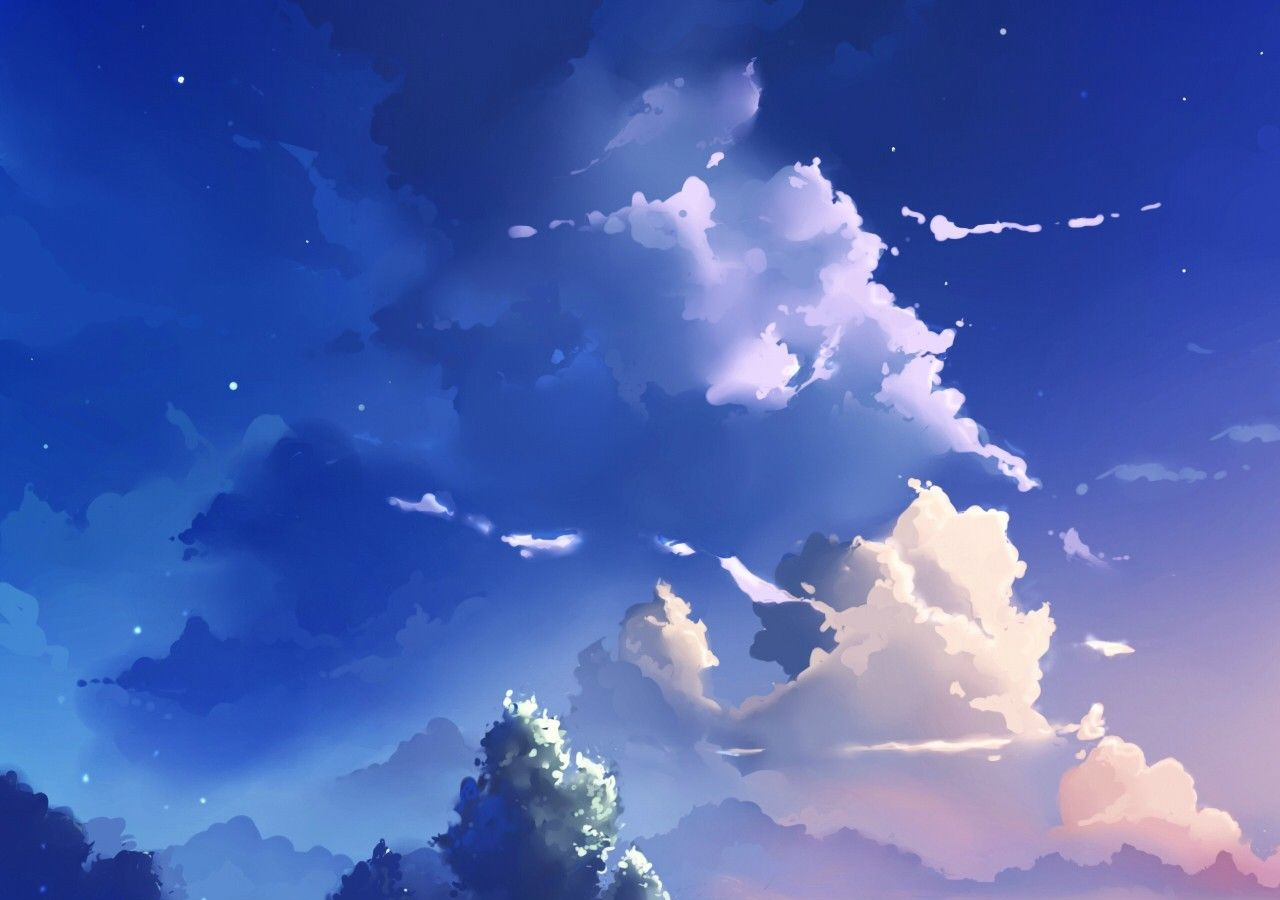
==== Web1/index.html @ 22243ae9 "added a backgroud web" ====
<!DOCTYPE html>
<html lang="en">
<head>
    <meta charset="UTF-8">
    <meta http-equiv="X-UA-Compatible" content="IE=edge">
    <meta name="viewport" content="width=device-width, initial-scale=1.0">
    <title>My first Web</title>
</head>
<body style="background-image: url(images/background01.jpg);">


</body>
</html>
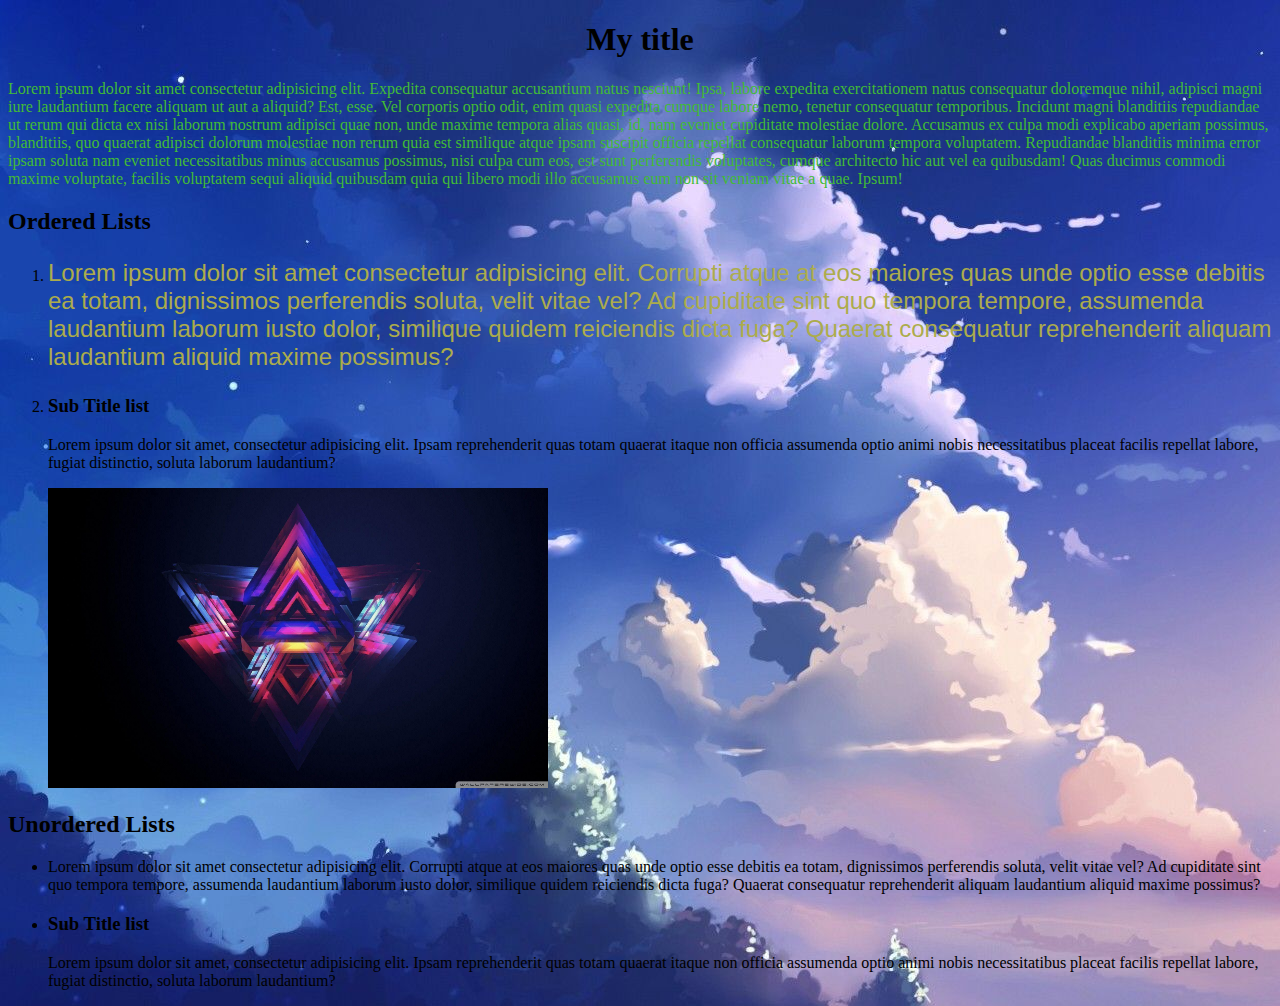
==== commit d7fb8958: "li ol ul" ====
--- a/Web1/index.html
+++ b/Web1/index.html
@@ -6,8 +6,39 @@
     <meta name="viewport" content="width=device-width, initial-scale=1.0">
     <title>My first Web</title>
 </head>
+<style>
+</style>
 <body style="background-image: url(images/background01.jpg);">
 
+    <h1 style="text-align: center;">My title</h1>
+
+    <p style="color: #41bb36">Lorem ipsum dolor sit amet consectetur adipisicing elit. Expedita consequatur accusantium natus nesciunt! Ipsa, labore expedita exercitationem natus consequatur doloremque nihil, adipisci magni iure laudantium facere aliquam ut aut a aliquid? Est, esse. Vel corporis optio odit, enim quasi expedita cumque labore nemo, tenetur consequatur temporibus. Incidunt magni blanditiis repudiandae ut rerum qui dicta ex nisi laborum nostrum adipisci quae non, unde maxime tempora alias quasi, id, nam eveniet cupiditate molestiae dolore. Accusamus ex culpa modi explicabo aperiam possimus, blanditiis, quo quaerat adipisci dolorum molestiae non rerum quia est similique atque ipsam suscipit officia repellat consequatur laborum tempora voluptatem. Repudiandae blanditiis minima error ipsam soluta nam eveniet necessitatibus minus accusamus possimus, nisi culpa cum eos, est sunt perferendis voluptates, cumque architecto hic aut vel ea quibusdam! Quas ducimus commodi maxime voluptate, facilis voluptatem sequi aliquid quibusdam quia qui libero modi illo accusamus eum non sit veniam vitae a quae. Ipsum!</p>
+
+    <h2>Ordered Lists</h2>
+
+    <ol>
+        <li>
+            
+            <p style="font-size: 1.5rem; color: #acac4c; font-family: Arial;">Lorem ipsum dolor sit amet consectetur adipisicing elit. Corrupti atque at eos maiores quas unde optio esse debitis ea totam, dignissimos perferendis soluta, velit vitae vel? Ad cupiditate sint quo tempora tempore, assumenda laudantium laborum iusto dolor, similique quidem reiciendis dicta fuga? Quaerat consequatur reprehenderit aliquam laudantium aliquid maxime possimus?</p>
+            
+        </li>
+        <li>
+            <h3>Sub Title list</h3>
+            <p>Lorem ipsum dolor sit amet, consectetur adipisicing elit. Ipsam reprehenderit quas totam quaerat itaque non officia assumenda optio animi nobis necessitatibus placeat facilis repellat labore, fugiat distinctio, soluta laborum laudantium?</p>
+            <img src="images/background02.jpg" width="500px" height="300px">
+        </li>
+    </ol> 
+    
+    <h2>Unordered Lists</h2>
+    <ul>
+        <li>
+            <p>Lorem ipsum dolor sit amet consectetur adipisicing elit. Corrupti atque at eos maiores quas unde optio esse debitis ea totam, dignissimos perferendis soluta, velit vitae vel? Ad cupiditate sint quo tempora tempore, assumenda laudantium laborum iusto dolor, similique quidem reiciendis dicta fuga? Quaerat consequatur reprehenderit aliquam laudantium aliquid maxime possimus?</p>
+        </li>
+        <li>
+            <h3>Sub Title list</h3>
+            <p>Lorem ipsum dolor sit amet, consectetur adipisicing elit. Ipsam reprehenderit quas totam quaerat itaque non officia assumenda optio animi nobis necessitatibus placeat facilis repellat labore, fugiat distinctio, soluta laborum laudantium?</p>
+        </li>
+    </ul>
 
 </body>
 </html>
